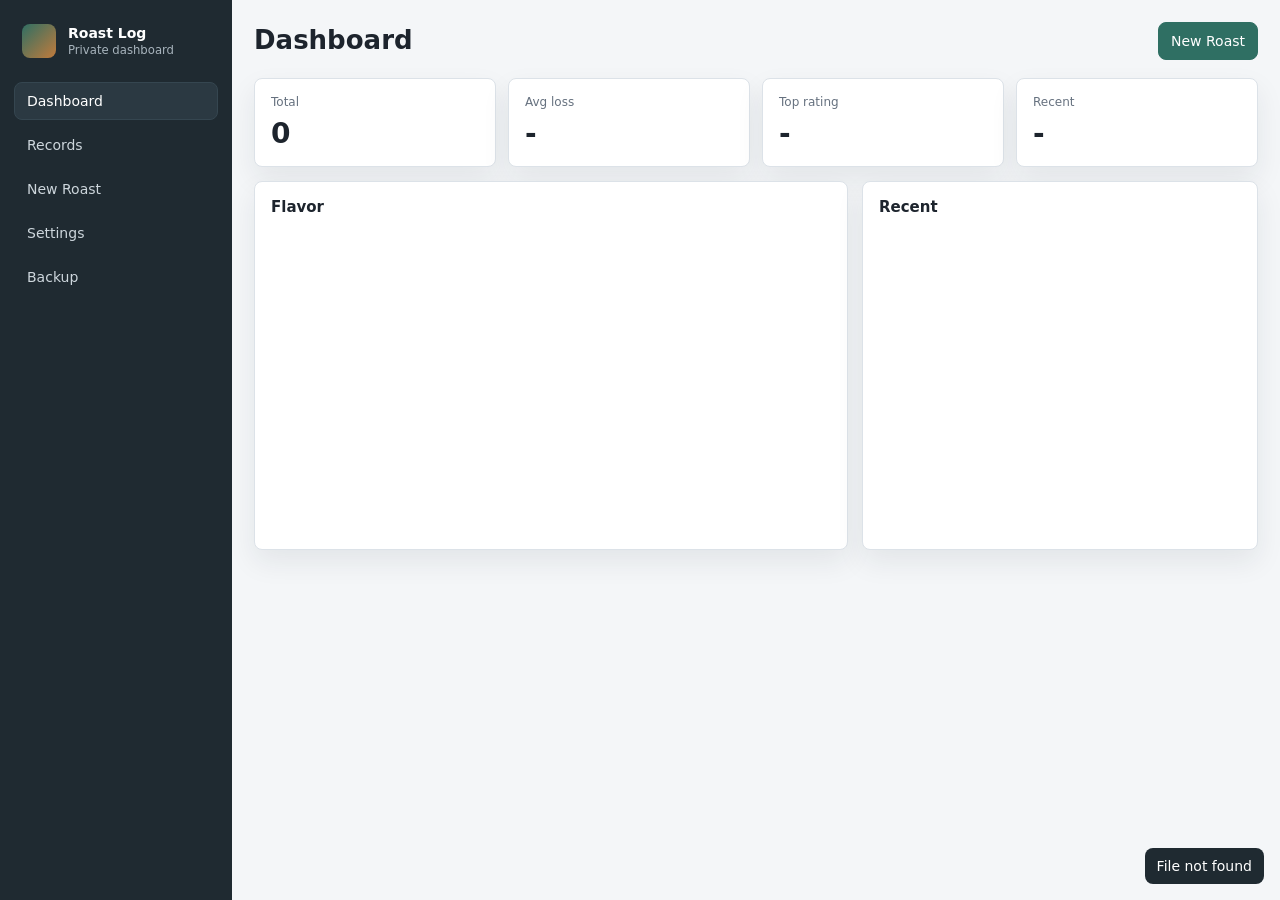
==== static/index.html @ 4785e040 "Initial Upload" ====
<!doctype html>
<html lang="ja">
  <head>
    <meta charset="utf-8" />
    <meta name="viewport" content="width=device-width, initial-scale=1" />
    <title>Roast Log</title>
    <link rel="stylesheet" href="/static/styles.css" />
  </head>
  <body>
    <aside class="sidebar">
      <div class="brand">
        <span class="brand-mark"></span>
        <div>
          <strong>Roast Log</strong>
          <small>Private dashboard</small>
        </div>
      </div>
      <nav class="nav">
        <button class="nav-button active" data-view="dashboard">Dashboard</button>
        <button class="nav-button" data-view="records">Records</button>
        <button class="nav-button" data-view="editor">New Roast</button>
        <button class="nav-button" data-view="settings">Settings</button>
        <button class="nav-button" data-view="backup">Backup</button>
      </nav>
    </aside>

    <main class="shell">
      <header class="topbar">
        <div>
          <h1 id="page-title">Dashboard</h1>
          <p id="page-kicker"></p>
        </div>
        <button class="primary" id="new-record">New Roast</button>
      </header>

      <section id="dashboard" class="view active">
        <div class="stats-grid">
          <article class="metric">
            <span>Total</span>
            <strong id="stat-count">0</strong>
          </article>
          <article class="metric">
            <span>Avg loss</span>
            <strong id="stat-loss">-</strong>
          </article>
          <article class="metric">
            <span>Top rating</span>
            <strong id="stat-rating">-</strong>
          </article>
          <article class="metric">
            <span>Recent</span>
            <strong id="stat-recent">-</strong>
          </article>
        </div>
        <div class="dashboard-grid">
          <section class="panel">
            <div class="panel-head">
              <h2>Flavor</h2>
            </div>
            <canvas id="dashboard-radar" width="420" height="300"></canvas>
          </section>
          <section class="panel">
            <div class="panel-head">
              <h2>Recent</h2>
            </div>
            <div id="recent-list" class="compact-list"></div>
          </section>
        </div>
      </section>

      <section id="records" class="view">
        <div class="toolbar">
          <input id="search" type="search" placeholder="Search" />
          <select id="filter-roaster"></select>
          <select id="filter-roast-level"></select>
          <select id="filter-processing"></select>
          <select id="filter-rating"></select>
          <select id="filter-temp-band"></select>
          <select id="sort-records">
            <option value="date_desc">Date desc</option>
            <option value="date_asc">Date asc</option>
            <option value="rating_desc">Rating</option>
            <option value="l_value_asc">L value</option>
            <option value="loss_desc">Loss</option>
            <option value="charge_temp_desc">Charge temp</option>
            <option value="drop_temp_desc">Drop temp</option>
          </select>
        </div>
        <div class="record-layout">
          <div id="record-list" class="record-list"></div>
          <aside id="record-detail" class="detail-panel"></aside>
        </div>
      </section>

      <section id="editor" class="view">
        <form id="record-form" class="editor-grid">
          <input type="hidden" name="id" />
          <section class="panel form-section">
            <div class="panel-head">
              <h2>Bean</h2>
            </div>
            <label>名称<input name="name" list="bean-name-list" /></label>
            <datalist id="bean-name-list"></datalist>
            <label class="check-row"><input name="add_name_option" type="checkbox" />マスタ追加</label>
            <label>日付<input name="date" type="date" /></label>
            <label>ロースター<select name="roaster_id"></select></label>
            <label>原産国<input name="country" /></label>
            <label>地域<input name="region" /></label>
            <label>農園<input name="farm" /></label>
            <label>標高<input name="altitude" placeholder="1200m-1500m" /></label>
            <label>スクリーン<input name="screen" /></label>
            <label>欠点数<input name="defect_count" type="number" step="1" /></label>
            <label>規格<input name="grade" /></label>
            <label>精選処理<select name="processing"></select></label>
          </section>

          <section class="panel form-section">
            <div class="panel-head">
              <h2>Roast</h2>
            </div>
            <label>焙煎前 g<input name="green_weight_g" type="number" step="0.1" /></label>
            <label>焙煎後 g<input name="roasted_weight_g" type="number" step="0.1" /></label>
            <label>焙煎時間<input name="roast_time" pattern="[0-9]{1,3}:[0-5][0-9]" placeholder="12:30" inputmode="numeric" /></label>
            <label>クーリング時間<input name="cooling_time" pattern="[0-9]{1,3}:[0-5][0-9]" placeholder="03:00" inputmode="numeric" /></label>
            <label>L値<input name="l_value" type="number" step="0.1" /></label>
            <label>温度帯<select name="temperature_band"></select></label>
            <div class="roast-level-picker" id="roast-level-picker"></div>
          </section>

          <section class="panel form-section">
            <div class="panel-head">
              <h2>Temp</h2>
            </div>
            <label>投入温度<input name="charge_temp_c" type="number" step="0.1" /></label>
            <label>1ハゼ開始温度<input name="first_crack_start_temp_c" type="number" step="0.1" /></label>
            <label>1ハゼ終了温度<input name="first_crack_end_temp_c" type="number" step="0.1" /></label>
            <label>2ハゼ開始温度<input name="second_crack_start_temp_c" type="number" step="0.1" /></label>
            <label>排出温度<input name="drop_temp_c" type="number" step="0.1" /></label>
          </section>

          <section class="panel form-section">
            <div class="panel-head">
              <h2>Taste</h2>
            </div>
            <label>味の評価<select name="taste_rating"></select></label>
            <div id="flavor-inputs" class="flavor-inputs"></div>
            <canvas id="editor-radar" width="360" height="260"></canvas>
            <label class="wide">コメント<textarea name="comment" rows="5"></textarea></label>
            <div class="wide photo-dropzone" id="photo-dropzone" tabindex="0" role="button" aria-label="写真を追加">
              <input id="record-photos" type="file" accept="image/*" multiple />
              <div class="drop-copy">
                <strong>Drop photos</strong>
                <span>クリックまたはドラッグ&ドロップ</span>
              </div>
              <div id="photo-count" class="photo-count">0 files</div>
              <div id="photo-preview" class="photo-preview"></div>
            </div>
          </section>

          <div class="form-actions">
            <button class="primary" type="submit">Save</button>
            <button type="button" id="clear-form">Clear</button>
          </div>
        </form>
      </section>

      <section id="settings" class="view">
        <div id="admin-lock" class="panel lock-panel">
          <h2>Admin</h2>
          <input id="admin-password" type="password" placeholder="Password" />
          <button class="primary" id="admin-login">Unlock</button>
        </div>
        <div id="admin-content" class="settings-grid hidden">
          <section class="panel">
            <div class="panel-head"><h2>Roasters</h2></div>
            <form id="roaster-form" class="inline-form">
              <input name="id" type="hidden" />
              <input name="name" placeholder="Name" required />
              <input name="memo" placeholder="Memo" />
              <input name="sort_order" type="number" placeholder="Order" />
              <label class="check-row"><input name="is_active" type="checkbox" checked />Active</label>
              <input id="roaster-photo" type="file" accept="image/*" />
              <button class="primary">Save</button>
            </form>
            <div id="roaster-admin-list" class="admin-list"></div>
          </section>

          <section class="panel">
            <div class="panel-head"><h2>Options</h2></div>
            <form id="option-form" class="inline-form">
              <input name="id" type="hidden" />
              <select name="group_key">
                <option value="bean_name">名称</option>
                <option value="processing">精選処理</option>
                <option value="roast_level">焙煎度</option>
                <option value="taste_rating">味の評価</option>
                <option value="temperature_band">温度帯</option>
              </select>
              <input name="label" placeholder="Label" required />
              <input name="description" placeholder="Description" />
              <input name="category" placeholder="Category" />
              <input name="sort_order" type="number" placeholder="Order" />
              <label class="check-row"><input name="is_active" type="checkbox" checked />Active</label>
              <button class="primary">Save</button>
            </form>
            <div id="option-admin-list" class="admin-list"></div>
          </section>

          <section class="panel">
            <div class="panel-head"><h2>Flavor Axes</h2></div>
            <form id="axis-form" class="inline-form">
              <input name="id" type="hidden" />
              <input name="label" placeholder="Label" required />
              <input name="sort_order" type="number" placeholder="Order" />
              <label class="check-row"><input name="is_active" type="checkbox" checked />Active</label>
              <button class="primary">Save</button>
            </form>
            <div id="axis-admin-list" class="admin-list"></div>
          </section>

          <section class="panel">
            <div class="panel-head"><h2>Password</h2></div>
            <form id="password-form" class="inline-form">
              <input name="password" type="password" placeholder="New password" />
              <button class="primary">Change</button>
            </form>
          </section>
        </div>
      </section>

      <section id="backup" class="view">
        <section class="panel backup-panel">
          <div class="panel-head"><h2>Backup</h2></div>
          <a class="button primary" href="/api/backup/export">Export ZIP</a>
          <form id="restore-form" class="inline-form">
            <input id="restore-file" type="file" accept=".zip" required />
            <button>Restore</button>
          </form>
        </section>
      </section>
    </main>

    <div id="toast" class="toast"></div>
    <div id="image-modal" class="modal hidden">
      <button id="close-modal">×</button>
      <img src="/assets/roast-level.png" alt="焙煎度" />
    </div>
    <script src="/static/app.js"></script>
  </body>
</html>
---- static/styles.css ----
:root {
  color-scheme: light;
  --bg: #f4f6f8;
  --panel: #ffffff;
  --ink: #1d242d;
  --muted: #66717f;
  --line: #dce2e8;
  --accent: #2f6f63;
  --accent-2: #a65f2a;
  --danger: #b33a3a;
  --shadow: 0 12px 28px rgba(23, 35, 45, 0.08);
}

* {
  box-sizing: border-box;
}

body {
  margin: 0;
  min-height: 100vh;
  background: var(--bg);
  color: var(--ink);
  font-family: "Segoe UI", system-ui, -apple-system, BlinkMacSystemFont, sans-serif;
  font-size: 14px;
}

button,
input,
select,
textarea,
.button {
  font: inherit;
}

button,
.button {
  border: 1px solid var(--line);
  background: #fff;
  color: var(--ink);
  border-radius: 8px;
  padding: 9px 12px;
  cursor: pointer;
  text-decoration: none;
  display: inline-flex;
  align-items: center;
  justify-content: center;
  min-height: 38px;
}

button:hover,
.button:hover {
  border-color: #9eb0bf;
}

.primary {
  background: var(--accent);
  border-color: var(--accent);
  color: #fff;
}

.danger {
  color: #fff;
  background: var(--danger);
  border-color: var(--danger);
}

input,
select,
textarea {
  width: 100%;
  border: 1px solid var(--line);
  border-radius: 8px;
  background: #fff;
  color: var(--ink);
  padding: 9px 10px;
  outline: none;
}

textarea {
  resize: vertical;
}

label {
  display: grid;
  gap: 6px;
  color: var(--muted);
  font-size: 12px;
}

label input,
label select,
label textarea {
  color: var(--ink);
  font-size: 14px;
}

.sidebar {
  position: fixed;
  inset: 0 auto 0 0;
  width: 232px;
  background: #1f2a31;
  color: #fff;
  padding: 20px 14px;
}

.brand {
  display: flex;
  gap: 12px;
  align-items: center;
  padding: 4px 8px 24px;
}

.brand-mark {
  width: 34px;
  height: 34px;
  border-radius: 8px;
  background: linear-gradient(135deg, #2f6f63 0%, #c17b3c 100%);
}

.brand small {
  color: #a8b4bd;
  display: block;
  margin-top: 2px;
}

.nav {
  display: grid;
  gap: 6px;
}

.nav-button {
  justify-content: flex-start;
  width: 100%;
  background: transparent;
  color: #cdd6dc;
  border-color: transparent;
}

.nav-button.active,
.nav-button:hover {
  background: #2b3942;
  color: #fff;
  border-color: #354650;
}

.shell {
  margin-left: 232px;
  padding: 22px;
}

.topbar {
  display: flex;
  align-items: center;
  justify-content: space-between;
  gap: 16px;
  margin-bottom: 18px;
}

h1,
h2,
p {
  margin: 0;
}

h1 {
  font-size: 26px;
}

h2 {
  font-size: 15px;
}

#page-kicker {
  color: var(--muted);
  margin-top: 3px;
}

.view {
  display: none;
}

.view.active {
  display: block;
}

.panel,
.metric,
.detail-panel {
  background: var(--panel);
  border: 1px solid var(--line);
  border-radius: 8px;
  box-shadow: var(--shadow);
}

.panel {
  padding: 16px;
}

.panel-head {
  display: flex;
  justify-content: space-between;
  align-items: center;
  margin-bottom: 14px;
}

.stats-grid {
  display: grid;
  grid-template-columns: repeat(4, minmax(0, 1fr));
  gap: 12px;
  margin-bottom: 14px;
}

.metric {
  padding: 16px;
}

.metric span {
  display: block;
  color: var(--muted);
  font-size: 12px;
}

.metric strong {
  display: block;
  margin-top: 8px;
  font-size: 28px;
}

.dashboard-grid {
  display: grid;
  grid-template-columns: minmax(0, 1.2fr) minmax(280px, 0.8fr);
  gap: 14px;
}

.toolbar {
  display: grid;
  grid-template-columns: 1.4fr repeat(6, minmax(120px, 1fr));
  gap: 8px;
  margin-bottom: 12px;
}

.record-layout {
  display: grid;
  grid-template-columns: minmax(0, 1fr) 360px;
  gap: 14px;
}

.record-list {
  display: grid;
  gap: 10px;
}

.record-row {
  display: grid;
  grid-template-columns: 54px minmax(0, 1fr) auto;
  gap: 12px;
  align-items: center;
  padding: 12px;
  background: #fff;
  border: 1px solid var(--line);
  border-radius: 8px;
  cursor: pointer;
}

.record-row:hover {
  border-color: #9eb0bf;
}

.thumb,
.roast-thumb {
  width: 48px;
  height: 48px;
  border-radius: 8px;
  background: #e8edf1;
  border: 1px solid var(--line);
  object-fit: cover;
  overflow: hidden;
}

.roast-thumb {
  background-image: url("/assets/roast-level.png");
  background-size: 250px auto;
  background-position-x: 43%;
}

.row-title {
  display: flex;
  gap: 8px;
  align-items: center;
  font-weight: 700;
}

.row-meta,
.chips {
  display: flex;
  gap: 6px;
  flex-wrap: wrap;
  color: var(--muted);
  margin-top: 5px;
}

.chip {
  display: inline-flex;
  border: 1px solid var(--line);
  border-radius: 999px;
  padding: 3px 8px;
  background: #f9fbfc;
  color: var(--muted);
  font-size: 12px;
}

.detail-panel {
  padding: 16px;
  position: sticky;
  top: 18px;
  align-self: start;
}

.detail-title {
  display: flex;
  gap: 12px;
  align-items: center;
  margin-bottom: 12px;
}

.detail-grid {
  display: grid;
  grid-template-columns: 1fr 1fr;
  gap: 8px;
  margin: 12px 0;
}

.detail-grid div {
  border: 1px solid var(--line);
  border-radius: 8px;
  padding: 8px;
}

.detail-grid span {
  display: block;
  color: var(--muted);
  font-size: 11px;
}

.photo-strip {
  display: flex;
  gap: 8px;
  overflow-x: auto;
  margin: 10px 0;
}

.photo-strip img {
  width: 92px;
  height: 72px;
  object-fit: cover;
  border-radius: 8px;
  border: 1px solid var(--line);
}

.photo-dropzone {
  display: grid;
  gap: 10px;
  border: 1px dashed #aab7c2;
  border-radius: 8px;
  background: #f9fbfc;
  padding: 14px;
  cursor: pointer;
  transition: border-color 0.16s ease, background 0.16s ease, box-shadow 0.16s ease;
}

.photo-dropzone input {
  position: absolute;
  inline-size: 1px;
  block-size: 1px;
  opacity: 0;
  pointer-events: none;
}

.photo-dropzone:focus,
.photo-dropzone.dragging {
  border-color: var(--accent);
  background: #eef7f4;
  box-shadow: inset 0 0 0 1px var(--accent);
}

.drop-copy {
  display: flex;
  align-items: center;
  justify-content: space-between;
  gap: 12px;
}

.drop-copy span,
.photo-count {
  color: var(--muted);
  font-size: 12px;
}

.photo-preview {
  display: flex;
  gap: 8px;
  overflow-x: auto;
  min-height: 0;
}

.photo-preview img {
  width: 72px;
  height: 58px;
  object-fit: cover;
  border-radius: 8px;
  border: 1px solid var(--line);
  background: #fff;
}

.editor-grid {
  display: grid;
  grid-template-columns: repeat(2, minmax(0, 1fr));
  gap: 14px;
}

.form-section {
  display: grid;
  grid-template-columns: repeat(2, minmax(0, 1fr));
  gap: 12px;
  align-content: start;
}

.form-section .panel-head,
.wide,
.flavor-inputs,
.roast-level-picker,
canvas {
  grid-column: 1 / -1;
}

.check-row {
  display: flex;
  align-items: center;
  gap: 8px;
  color: var(--ink);
}

.check-row input {
  width: auto;
}

.form-actions {
  grid-column: 1 / -1;
  display: flex;
  gap: 8px;
  justify-content: flex-end;
}

.roast-level-picker {
  display: grid;
  grid-template-columns: repeat(2, minmax(0, 1fr));
  gap: 8px;
}

.roast-option {
  display: grid;
  grid-template-columns: 46px minmax(0, 1fr);
  gap: 8px;
  align-items: center;
  border: 1px solid var(--line);
  border-radius: 8px;
  padding: 8px;
  background: #fff;
}

.roast-option input {
  display: none;
}

.roast-option.active {
  border-color: var(--accent);
  box-shadow: inset 0 0 0 1px var(--accent);
}

.roast-option small {
  color: var(--muted);
  display: block;
  margin-top: 2px;
}

.flavor-inputs {
  display: grid;
  grid-template-columns: repeat(3, minmax(0, 1fr));
  gap: 8px;
}

.compact-list,
.admin-list {
  display: grid;
  gap: 8px;
}

.compact-item,
.admin-item {
  display: flex;
  align-items: center;
  justify-content: space-between;
  gap: 10px;
  border: 1px solid var(--line);
  border-radius: 8px;
  padding: 9px;
}

.admin-item > div {
  display: flex;
  align-items: center;
  gap: 10px;
}

.settings-grid {
  display: grid;
  grid-template-columns: repeat(2, minmax(0, 1fr));
  gap: 14px;
}

.inline-form {
  display: grid;
  grid-template-columns: repeat(3, minmax(0, 1fr));
  gap: 8px;
  margin-bottom: 12px;
}

.inline-form button,
.inline-form .check-row {
  align-self: end;
}

.lock-panel,
.backup-panel {
  max-width: 560px;
  display: grid;
  gap: 10px;
}

.hidden {
  display: none !important;
}

.toast {
  position: fixed;
  right: 16px;
  bottom: 16px;
  background: #1f2a31;
  color: #fff;
  padding: 10px 12px;
  border-radius: 8px;
  opacity: 0;
  transform: translateY(8px);
  transition: 0.2s ease;
  pointer-events: none;
}

.toast.show {
  opacity: 1;
  transform: translateY(0);
}

.modal {
  position: fixed;
  inset: 0;
  background: rgba(15, 20, 24, 0.78);
  display: grid;
  place-items: center;
  padding: 20px;
  z-index: 5;
}

.modal img {
  max-width: min(680px, 96vw);
  max-height: 90vh;
  border-radius: 8px;
}

.modal button {
  position: fixed;
  top: 16px;
  right: 16px;
  font-size: 24px;
}

@media (max-width: 980px) {
  .sidebar {
    position: static;
    width: auto;
    padding: 12px;
  }

  .nav {
    grid-template-columns: repeat(5, minmax(0, 1fr));
  }

  .nav-button {
    justify-content: center;
    padding: 8px 6px;
  }

  .shell {
    margin-left: 0;
    padding: 14px;
  }

  .stats-grid,
  .dashboard-grid,
  .record-layout,
  .editor-grid,
  .settings-grid {
    grid-template-columns: 1fr;
  }

  .toolbar {
    grid-template-columns: repeat(2, minmax(0, 1fr));
  }

  .detail-panel {
    position: static;
  }
}

@media (max-width: 620px) {
  body {
    font-size: 13px;
  }

  .brand {
    padding-bottom: 10px;
  }

  .nav {
    overflow-x: auto;
    grid-template-columns: repeat(5, max-content);
  }

  .topbar {
    align-items: stretch;
    flex-direction: column;
  }

  .stats-grid,
  .toolbar,
  .form-section,
  .roast-level-picker,
  .flavor-inputs,
  .inline-form {
    grid-template-columns: 1fr;
  }

  .record-row {
    grid-template-columns: 48px minmax(0, 1fr);
  }

  .record-row > .row-actions {
    grid-column: 1 / -1;
    justify-self: end;
  }

  .photo-dropzone {
    border-style: solid;
    padding: 10px;
  }

  .drop-copy {
    display: grid;
    gap: 2px;
  }
}
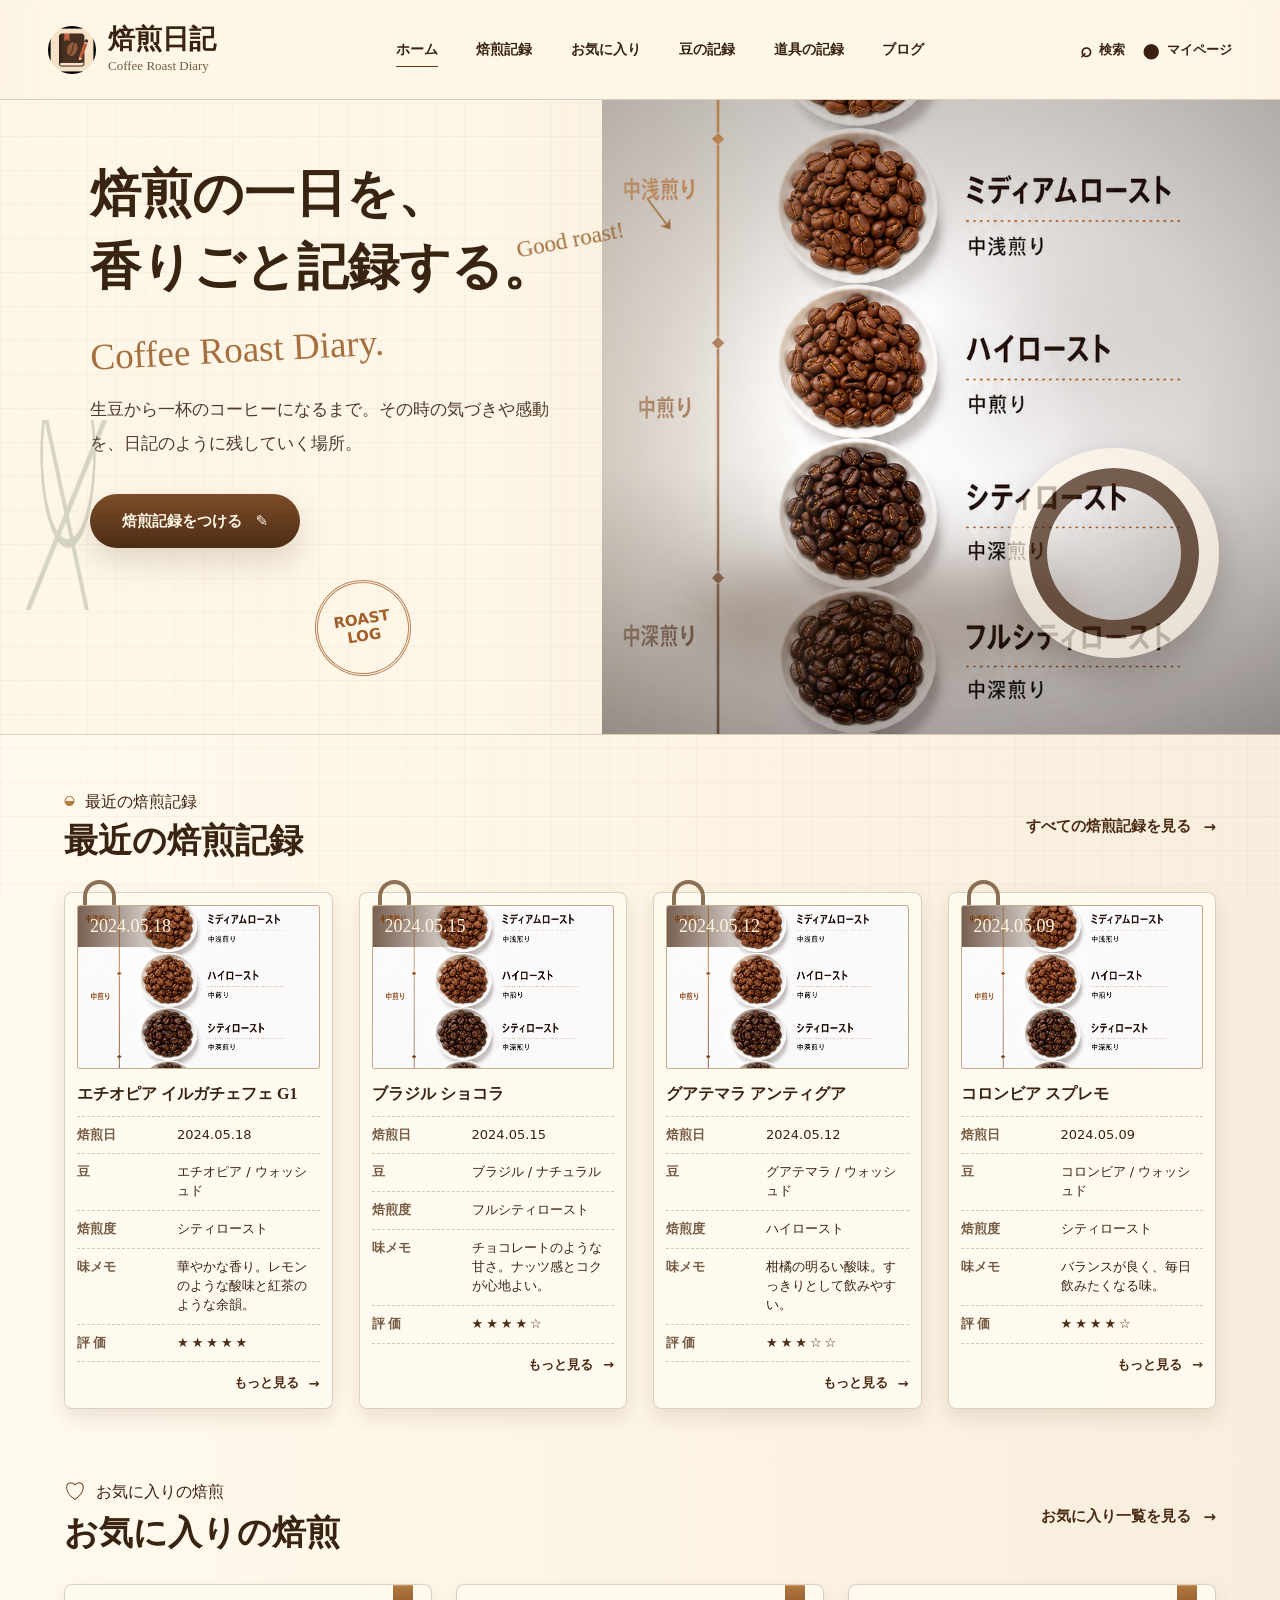
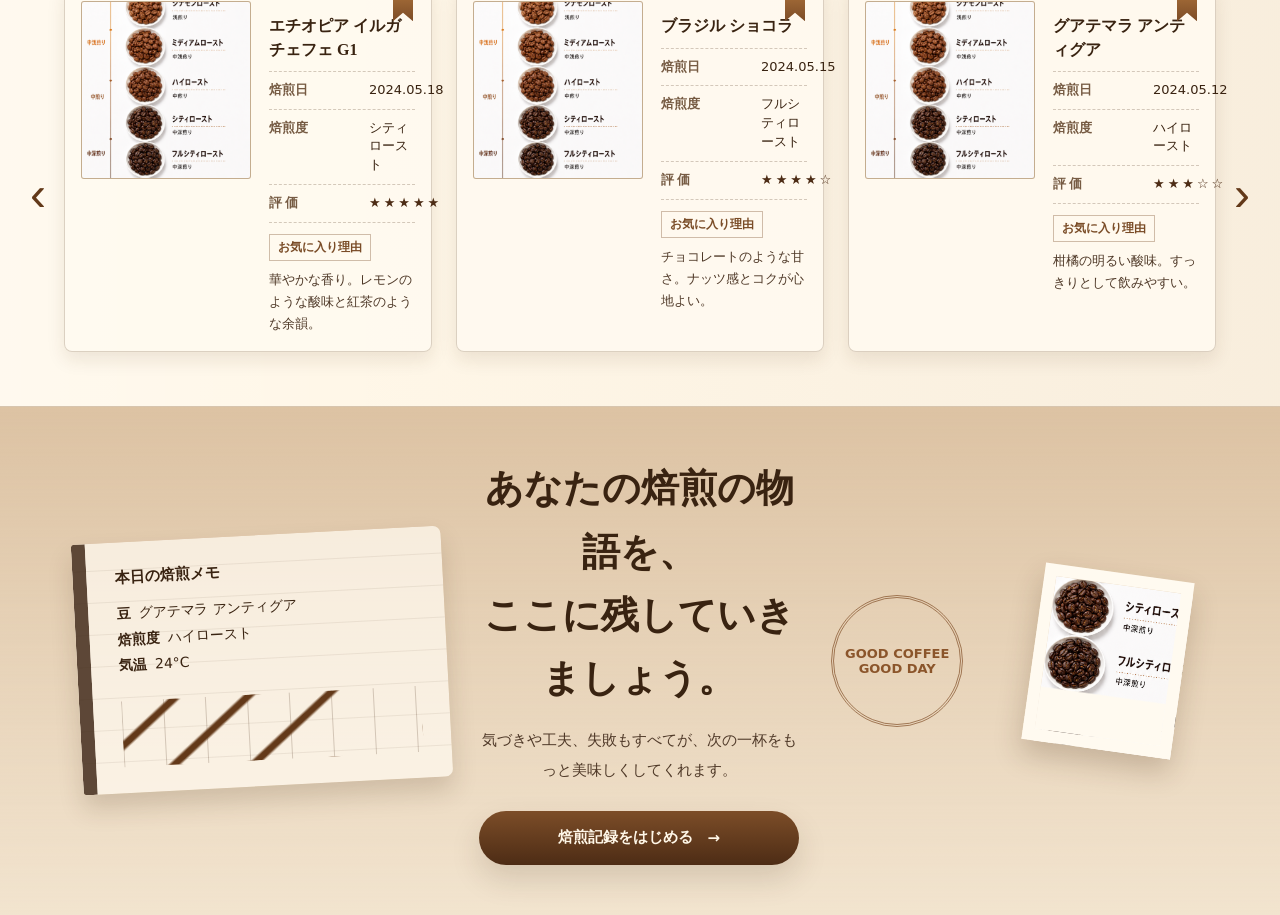
==== commit 7dad3b89: "Second Upload" ====
--- a/static/index.html
+++ b/static/index.html
@@ -3,248 +3,106 @@
   <head>
     <meta charset="utf-8" />
     <meta name="viewport" content="width=device-width, initial-scale=1" />
-    <title>Roast Log</title>
-    <link rel="stylesheet" href="/static/styles.css" />
+    <title>焙煎日記 | Coffee Roast Diary</title>
+    <link rel="icon" type="image/png" href="/assets/favicon.png" />
+    <link rel="apple-touch-icon" href="/assets/icon.png" />
+    <link rel="stylesheet" href="/static/landing.css" />
   </head>
   <body>
-    <aside class="sidebar">
-      <div class="brand">
-        <span class="brand-mark"></span>
-        <div>
-          <strong>Roast Log</strong>
-          <small>Private dashboard</small>
+    <div class="lp-shell" id="top">
+      <header class="lp-header">
+        <a class="lp-brand" href="#top" aria-label="焙煎日記 ホーム">
+          <img src="/assets/icon.png" alt="" />
+          <span>
+            <strong>焙煎日記</strong>
+            <small>Coffee Roast Diary</small>
+          </span>
+        </a>
+        <nav class="lp-nav" aria-label="メインナビゲーション">
+          <a class="is-active" href="#top">ホーム</a>
+          <a href="#journal">焙煎記録</a>
+          <a href="#favorites">お気に入り</a>
+          <a href="#beans">豆の記録</a>
+          <a href="#tools">道具の記録</a>
+          <a href="#blog">ブログ</a>
+        </nav>
+        <div class="lp-actions">
+          <a class="utility-link" href="#journal" aria-label="検索">
+            <span aria-hidden="true">⌕</span>
+            検索
+          </a>
+          <a class="utility-link" href="/admin/" aria-label="マイページ">
+            <span aria-hidden="true">●</span>
+            マイページ
+          </a>
         </div>
-      </div>
-      <nav class="nav">
-        <button class="nav-button active" data-view="dashboard">Dashboard</button>
-        <button class="nav-button" data-view="records">Records</button>
-        <button class="nav-button" data-view="editor">New Roast</button>
-        <button class="nav-button" data-view="settings">Settings</button>
-        <button class="nav-button" data-view="backup">Backup</button>
-      </nav>
-    </aside>
-
-    <main class="shell">
-      <header class="topbar">
-        <div>
-          <h1 id="page-title">Dashboard</h1>
-          <p id="page-kicker"></p>
-        </div>
-        <button class="primary" id="new-record">New Roast</button>
       </header>
 
-      <section id="dashboard" class="view active">
-        <div class="stats-grid">
-          <article class="metric">
-            <span>Total</span>
-            <strong id="stat-count">0</strong>
-          </article>
-          <article class="metric">
-            <span>Avg loss</span>
-            <strong id="stat-loss">-</strong>
-          </article>
-          <article class="metric">
-            <span>Top rating</span>
-            <strong id="stat-rating">-</strong>
-          </article>
-          <article class="metric">
-            <span>Recent</span>
-            <strong id="stat-recent">-</strong>
-          </article>
-        </div>
-        <div class="dashboard-grid">
-          <section class="panel">
-            <div class="panel-head">
-              <h2>Flavor</h2>
+      <main>
+        <section class="hero" aria-labelledby="hero-title">
+          <div class="hero-copy">
+            <p class="hand-note">Good roast!</p>
+            <h1 id="hero-title">焙煎の一日を、<br />香りごと記録する。</h1>
+            <p class="script">Coffee Roast Diary.</p>
+            <p class="hero-text">
+              生豆から一杯のコーヒーになるまで。その時の気づきや感動を、日記のように残していく場所。
+            </p>
+            <div class="hero-actions">
+              <a class="button-primary" href="/admin/">焙煎記録をつける <span aria-hidden="true">✎</span></a>
             </div>
-            <canvas id="dashboard-radar" width="420" height="300"></canvas>
-          </section>
-          <section class="panel">
-            <div class="panel-head">
-              <h2>Recent</h2>
+            <div class="stamp" aria-hidden="true">ROAST<br />LOG</div>
+          </div>
+          <div class="hero-photo" role="img" aria-label="焙煎豆と道具のイメージ">
+            <div class="photo-glow"></div>
+          </div>
+        </section>
+
+        <section class="section journal-section" id="journal" aria-labelledby="journal-title">
+          <div class="section-head">
+            <div>
+              <p class="section-kicker">最近の焙煎記録</p>
+              <h2 id="journal-title">最近の焙煎記録</h2>
             </div>
-            <div id="recent-list" class="compact-list"></div>
-          </section>
-        </div>
-      </section>
+            <a class="section-link" href="#journal">すべての焙煎記録を見る <span aria-hidden="true">→</span></a>
+          </div>
+          <div id="journal-grid" class="journal-grid" aria-live="polite"></div>
+        </section>
 
-      <section id="records" class="view">
-        <div class="toolbar">
-          <input id="search" type="search" placeholder="Search" />
-          <select id="filter-roaster"></select>
-          <select id="filter-roast-level"></select>
-          <select id="filter-processing"></select>
-          <select id="filter-rating"></select>
-          <select id="filter-temp-band"></select>
-          <select id="sort-records">
-            <option value="date_desc">Date desc</option>
-            <option value="date_asc">Date asc</option>
-            <option value="rating_desc">Rating</option>
-            <option value="l_value_asc">L value</option>
-            <option value="loss_desc">Loss</option>
-            <option value="charge_temp_desc">Charge temp</option>
-            <option value="drop_temp_desc">Drop temp</option>
-          </select>
-        </div>
-        <div class="record-layout">
-          <div id="record-list" class="record-list"></div>
-          <aside id="record-detail" class="detail-panel"></aside>
-        </div>
-      </section>
+        <section class="section favorites-section" id="favorites" aria-labelledby="favorites-title">
+          <div class="section-head">
+            <div>
+              <p class="section-kicker heart">お気に入りの焙煎</p>
+              <h2 id="favorites-title">お気に入りの焙煎</h2>
+            </div>
+            <a class="section-link" href="#favorites">お気に入り一覧を見る <span aria-hidden="true">→</span></a>
+          </div>
+          <button class="carousel-arrow left" type="button" aria-label="前へ">‹</button>
+          <div id="favorite-list" class="favorite-list" aria-live="polite"></div>
+          <button class="carousel-arrow right" type="button" aria-label="次へ">›</button>
+        </section>
 
-      <section id="editor" class="view">
-        <form id="record-form" class="editor-grid">
-          <input type="hidden" name="id" />
-          <section class="panel form-section">
-            <div class="panel-head">
-              <h2>Bean</h2>
-            </div>
-            <label>名称<input name="name" list="bean-name-list" /></label>
-            <datalist id="bean-name-list"></datalist>
-            <label class="check-row"><input name="add_name_option" type="checkbox" />マスタ追加</label>
-            <label>日付<input name="date" type="date" /></label>
-            <label>ロースター<select name="roaster_id"></select></label>
-            <label>原産国<input name="country" /></label>
-            <label>地域<input name="region" /></label>
-            <label>農園<input name="farm" /></label>
-            <label>標高<input name="altitude" placeholder="1200m-1500m" /></label>
-            <label>スクリーン<input name="screen" /></label>
-            <label>欠点数<input name="defect_count" type="number" step="1" /></label>
-            <label>規格<input name="grade" /></label>
-            <label>精選処理<select name="processing"></select></label>
-          </section>
+        <section class="bottom-story" id="beans" aria-labelledby="story-title">
+          <div class="memo-card" aria-hidden="true">
+            <p>本日の焙煎メモ</p>
+            <dl>
+              <div><dt>豆</dt><dd>グアテマラ アンティグア</dd></div>
+              <div><dt>焙煎度</dt><dd>ハイロースト</dd></div>
+              <div><dt>気温</dt><dd>24°C</dd></div>
+            </dl>
+            <div class="chart-line"></div>
+          </div>
+          <div class="story-copy">
+            <h2 id="story-title">あなたの焙煎の物語を、<br />ここに残していきましょう。</h2>
+            <p>気づきや工夫、失敗もすべてが、次の一杯をもっと美味しくしてくれます。</p>
+            <a class="button-primary wide" href="/admin/">焙煎記録をはじめる <span aria-hidden="true">→</span></a>
+          </div>
+          <div class="coffee-stamp" aria-hidden="true">GOOD COFFEE<br />GOOD DAY</div>
+          <div class="polaroid" id="tools" aria-hidden="true"></div>
+        </section>
 
-          <section class="panel form-section">
-            <div class="panel-head">
-              <h2>Roast</h2>
-            </div>
-            <label>焙煎前 g<input name="green_weight_g" type="number" step="0.1" /></label>
-            <label>焙煎後 g<input name="roasted_weight_g" type="number" step="0.1" /></label>
-            <label>焙煎時間<input name="roast_time" pattern="[0-9]{1,3}:[0-5][0-9]" placeholder="12:30" inputmode="numeric" /></label>
-            <label>クーリング時間<input name="cooling_time" pattern="[0-9]{1,3}:[0-5][0-9]" placeholder="03:00" inputmode="numeric" /></label>
-            <label>L値<input name="l_value" type="number" step="0.1" /></label>
-            <label>温度帯<select name="temperature_band"></select></label>
-            <div class="roast-level-picker" id="roast-level-picker"></div>
-          </section>
-
-          <section class="panel form-section">
-            <div class="panel-head">
-              <h2>Temp</h2>
-            </div>
-            <label>投入温度<input name="charge_temp_c" type="number" step="0.1" /></label>
-            <label>1ハゼ開始温度<input name="first_crack_start_temp_c" type="number" step="0.1" /></label>
-            <label>1ハゼ終了温度<input name="first_crack_end_temp_c" type="number" step="0.1" /></label>
-            <label>2ハゼ開始温度<input name="second_crack_start_temp_c" type="number" step="0.1" /></label>
-            <label>排出温度<input name="drop_temp_c" type="number" step="0.1" /></label>
-          </section>
-
-          <section class="panel form-section">
-            <div class="panel-head">
-              <h2>Taste</h2>
-            </div>
-            <label>味の評価<select name="taste_rating"></select></label>
-            <div id="flavor-inputs" class="flavor-inputs"></div>
-            <canvas id="editor-radar" width="360" height="260"></canvas>
-            <label class="wide">コメント<textarea name="comment" rows="5"></textarea></label>
-            <div class="wide photo-dropzone" id="photo-dropzone" tabindex="0" role="button" aria-label="写真を追加">
-              <input id="record-photos" type="file" accept="image/*" multiple />
-              <div class="drop-copy">
-                <strong>Drop photos</strong>
-                <span>クリックまたはドラッグ&ドロップ</span>
-              </div>
-              <div id="photo-count" class="photo-count">0 files</div>
-              <div id="photo-preview" class="photo-preview"></div>
-            </div>
-          </section>
-
-          <div class="form-actions">
-            <button class="primary" type="submit">Save</button>
-            <button type="button" id="clear-form">Clear</button>
-          </div>
-        </form>
-      </section>
-
-      <section id="settings" class="view">
-        <div id="admin-lock" class="panel lock-panel">
-          <h2>Admin</h2>
-          <input id="admin-password" type="password" placeholder="Password" />
-          <button class="primary" id="admin-login">Unlock</button>
-        </div>
-        <div id="admin-content" class="settings-grid hidden">
-          <section class="panel">
-            <div class="panel-head"><h2>Roasters</h2></div>
-            <form id="roaster-form" class="inline-form">
-              <input name="id" type="hidden" />
-              <input name="name" placeholder="Name" required />
-              <input name="memo" placeholder="Memo" />
-              <input name="sort_order" type="number" placeholder="Order" />
-              <label class="check-row"><input name="is_active" type="checkbox" checked />Active</label>
-              <input id="roaster-photo" type="file" accept="image/*" />
-              <button class="primary">Save</button>
-            </form>
-            <div id="roaster-admin-list" class="admin-list"></div>
-          </section>
-
-          <section class="panel">
-            <div class="panel-head"><h2>Options</h2></div>
-            <form id="option-form" class="inline-form">
-              <input name="id" type="hidden" />
-              <select name="group_key">
-                <option value="bean_name">名称</option>
-                <option value="processing">精選処理</option>
-                <option value="roast_level">焙煎度</option>
-                <option value="taste_rating">味の評価</option>
-                <option value="temperature_band">温度帯</option>
-              </select>
-              <input name="label" placeholder="Label" required />
-              <input name="description" placeholder="Description" />
-              <input name="category" placeholder="Category" />
-              <input name="sort_order" type="number" placeholder="Order" />
-              <label class="check-row"><input name="is_active" type="checkbox" checked />Active</label>
-              <button class="primary">Save</button>
-            </form>
-            <div id="option-admin-list" class="admin-list"></div>
-          </section>
-
-          <section class="panel">
-            <div class="panel-head"><h2>Flavor Axes</h2></div>
-            <form id="axis-form" class="inline-form">
-              <input name="id" type="hidden" />
-              <input name="label" placeholder="Label" required />
-              <input name="sort_order" type="number" placeholder="Order" />
-              <label class="check-row"><input name="is_active" type="checkbox" checked />Active</label>
-              <button class="primary">Save</button>
-            </form>
-            <div id="axis-admin-list" class="admin-list"></div>
-          </section>
-
-          <section class="panel">
-            <div class="panel-head"><h2>Password</h2></div>
-            <form id="password-form" class="inline-form">
-              <input name="password" type="password" placeholder="New password" />
-              <button class="primary">Change</button>
-            </form>
-          </section>
-        </div>
-      </section>
-
-      <section id="backup" class="view">
-        <section class="panel backup-panel">
-          <div class="panel-head"><h2>Backup</h2></div>
-          <a class="button primary" href="/api/backup/export">Export ZIP</a>
-          <form id="restore-form" class="inline-form">
-            <input id="restore-file" type="file" accept=".zip" required />
-            <button>Restore</button>
-          </form>
-        </section>
-      </section>
-    </main>
-
-    <div id="toast" class="toast"></div>
-    <div id="image-modal" class="modal hidden">
-      <button id="close-modal">×</button>
-      <img src="/assets/roast-level.png" alt="焙煎度" />
+        <section class="visually-hidden" id="blog" aria-label="ブログ"></section>
+      </main>
     </div>
-    <script src="/static/app.js"></script>
+    <script src="/static/public.js"></script>
   </body>
 </html>
--- a/static/landing.css
+++ b/static/landing.css
@@ -0,0 +1,871 @@
+:root {
+  color-scheme: light;
+  --paper: #f5ead8;
+  --paper-deep: #ead4b6;
+  --sheet: #fff7e8;
+  --ink: #392311;
+  --muted: #765b43;
+  --line: rgba(93, 59, 31, 0.22);
+  --coffee: #633919;
+  --coffee-dark: #3b200f;
+  --copper: #b6793e;
+  --olive: #52664a;
+  --cream: #fffaf0;
+  --shadow: 0 14px 30px rgba(62, 39, 18, 0.15);
+}
+
+* {
+  box-sizing: border-box;
+}
+
+html {
+  scroll-behavior: smooth;
+}
+
+body {
+  margin: 0;
+  min-height: 100vh;
+  color: var(--ink);
+  font-family: "Yu Mincho", "Hiragino Mincho ProN", "Noto Serif JP", Georgia, serif;
+  background:
+    radial-gradient(circle at 14% 9%, rgba(132, 88, 47, 0.12) 0 2px, transparent 3px),
+    radial-gradient(circle at 76% 34%, rgba(82, 102, 74, 0.08) 0 2px, transparent 3px),
+    linear-gradient(90deg, rgba(255, 255, 255, 0.25), transparent 24%, rgba(88, 54, 24, 0.06)),
+    var(--paper);
+  font-size: 15px;
+}
+
+body::before {
+  content: "";
+  position: fixed;
+  inset: 0;
+  pointer-events: none;
+  background-image:
+    linear-gradient(rgba(92, 55, 25, 0.035) 1px, transparent 1px),
+    linear-gradient(90deg, rgba(92, 55, 25, 0.025) 1px, transparent 1px);
+  background-size: 34px 34px, 29px 29px;
+  mix-blend-mode: multiply;
+}
+
+a {
+  color: inherit;
+  text-decoration: none;
+}
+
+p,
+h1,
+h2,
+h3,
+dl,
+dd {
+  margin: 0;
+}
+
+.lp-shell {
+  max-width: 1440px;
+  margin: 0 auto;
+  overflow: hidden;
+  background:
+    linear-gradient(90deg, rgba(98, 59, 27, 0.08), transparent 4%, transparent 96%, rgba(98, 59, 27, 0.08)),
+    var(--paper);
+  box-shadow: 0 0 34px rgba(59, 32, 15, 0.14);
+}
+
+.lp-header {
+  min-height: 100px;
+  display: grid;
+  grid-template-columns: 260px minmax(0, 1fr) 220px;
+  align-items: center;
+  gap: 18px;
+  padding: 18px 48px;
+  background: rgba(255, 247, 232, 0.88);
+  border-bottom: 1px solid var(--line);
+  backdrop-filter: blur(8px);
+}
+
+.lp-brand {
+  display: inline-flex;
+  align-items: center;
+  gap: 12px;
+  min-width: 0;
+}
+
+.lp-brand img {
+  width: 48px;
+  height: 48px;
+  border-radius: 50%;
+  object-fit: cover;
+}
+
+.lp-brand strong {
+  display: block;
+  font-size: 27px;
+  letter-spacing: 0;
+  line-height: 1;
+}
+
+.lp-brand small {
+  display: block;
+  margin-top: 5px;
+  color: var(--muted);
+  font-family: Georgia, serif;
+  font-size: 13px;
+}
+
+.lp-nav {
+  display: flex;
+  justify-content: center;
+  gap: clamp(18px, 3vw, 54px);
+  font-family: "Yu Gothic", "Meiryo", system-ui, sans-serif;
+  font-weight: 700;
+  font-size: 14px;
+  white-space: nowrap;
+  scrollbar-width: none;
+}
+
+.lp-nav::-webkit-scrollbar {
+  display: none;
+}
+
+.lp-nav a {
+  position: relative;
+  padding: 12px 0;
+}
+
+.lp-nav a::after {
+  content: "";
+  position: absolute;
+  left: 50%;
+  right: 50%;
+  bottom: 4px;
+  height: 1px;
+  background: var(--coffee);
+  transition: left 0.18s ease, right 0.18s ease;
+}
+
+.lp-nav a:hover::after,
+.lp-nav a.is-active::after {
+  left: 0;
+  right: 0;
+}
+
+.lp-actions {
+  display: flex;
+  justify-content: flex-end;
+  gap: 18px;
+  font-family: "Yu Gothic", "Meiryo", system-ui, sans-serif;
+  font-size: 13px;
+  font-weight: 700;
+}
+
+.utility-link {
+  display: inline-flex;
+  align-items: center;
+  gap: 7px;
+}
+
+.utility-link span {
+  color: var(--coffee-dark);
+  font-size: 20px;
+  line-height: 1;
+}
+
+.hero {
+  min-height: 560px;
+  display: grid;
+  grid-template-columns: minmax(480px, 47%) minmax(0, 53%);
+  border-bottom: 1px solid rgba(89, 57, 31, 0.18);
+  background:
+    linear-gradient(90deg, rgba(255, 247, 232, 0.97) 0%, rgba(255, 247, 232, 0.9) 38%, rgba(255, 247, 232, 0.18) 58%, rgba(37, 21, 12, 0.1) 100%),
+    radial-gradient(circle at 13% 50%, rgba(178, 121, 62, 0.14), transparent 22%);
+}
+
+.hero-copy {
+  position: relative;
+  z-index: 1;
+  display: grid;
+  align-content: center;
+  padding: 58px 22px 58px clamp(44px, 7vw, 98px);
+}
+
+.hero-copy::before {
+  content: "";
+  position: absolute;
+  left: 22px;
+  bottom: 124px;
+  width: 92px;
+  height: 190px;
+  opacity: 0.23;
+  background:
+    radial-gradient(ellipse at 50% 18%, transparent 0 38%, var(--olive) 39% 42%, transparent 43%),
+    linear-gradient(78deg, transparent 47%, var(--olive) 48% 50%, transparent 51%),
+    linear-gradient(112deg, transparent 47%, var(--olive) 48% 50%, transparent 51%);
+}
+
+.hand-note {
+  position: absolute;
+  right: -80px;
+  top: 100px;
+  color: #9f6d3c;
+  font-family: "Segoe Print", "Bradley Hand ITC", cursive;
+  font-size: 23px;
+  transform: rotate(-11deg);
+}
+
+.hand-note::after {
+  content: "↘";
+  display: inline-block;
+  margin-left: 16px;
+  font-size: 42px;
+  transform: rotate(19deg);
+}
+
+.hero h1 {
+  max-width: 620px;
+  font-size: clamp(38px, 4vw, 52px);
+  line-height: 1.42;
+  font-weight: 700;
+  letter-spacing: 0;
+}
+
+.script {
+  margin-top: 20px;
+  color: #a66f3f;
+  font-family: "Segoe Print", "Bradley Hand ITC", cursive;
+  font-size: clamp(24px, 3vw, 37px);
+  transform: rotate(-3deg);
+}
+
+.hero-text {
+  max-width: 560px;
+  margin-top: 26px;
+  color: #4f3928;
+  font-family: "Yu Gothic", "Meiryo", system-ui, sans-serif;
+  font-size: 17px;
+  line-height: 2;
+}
+
+.hero-actions {
+  margin-top: 34px;
+}
+
+.button-primary,
+.button-secondary {
+  display: inline-flex;
+  align-items: center;
+  justify-content: center;
+  gap: 14px;
+  min-height: 54px;
+  border-radius: 999px;
+  padding: 0 32px;
+  font-family: "Yu Gothic", "Meiryo", system-ui, sans-serif;
+  font-weight: 800;
+  box-shadow: var(--shadow);
+}
+
+.button-primary {
+  color: #fff7e8;
+  background: linear-gradient(180deg, #7c4d28 0%, #4d2c15 100%);
+}
+
+.button-primary:hover {
+  background: linear-gradient(180deg, #845531 0%, #3f220f 100%);
+}
+
+.button-secondary {
+  color: var(--coffee);
+  background: rgba(255, 250, 240, 0.82);
+  border: 1px solid var(--line);
+}
+
+.button-primary.wide {
+  min-width: min(360px, 100%);
+}
+
+.stamp {
+  width: 96px;
+  height: 96px;
+  display: grid;
+  place-items: center;
+  margin: 32px 0 0 min(300px, 46%);
+  border: 3px double rgba(161, 95, 42, 0.75);
+  border-radius: 50%;
+  color: #a15f2a;
+  font-family: "Yu Gothic", "Meiryo", system-ui, sans-serif;
+  font-weight: 900;
+  text-align: center;
+  line-height: 1.15;
+  transform: rotate(-9deg);
+}
+
+.hero-photo {
+  position: relative;
+  min-height: 560px;
+  overflow: hidden;
+  background:
+    linear-gradient(90deg, rgba(255, 247, 232, 0.62), transparent 35%),
+    radial-gradient(circle at 68% 42%, rgba(40, 23, 13, 0.12), transparent 24%),
+    url("/assets/roast-level.png") center 56% / cover no-repeat;
+}
+
+.hero-photo::before {
+  content: "";
+  position: absolute;
+  inset: 0;
+  background:
+    radial-gradient(ellipse at 48% 52%, transparent 0 26%, rgba(52, 31, 17, 0.18) 58%, rgba(25, 16, 10, 0.33) 100%),
+    linear-gradient(0deg, rgba(28, 17, 10, 0.23), transparent 42%);
+  mix-blend-mode: multiply;
+}
+
+.hero-photo::after {
+  content: "";
+  position: absolute;
+  right: 9%;
+  bottom: 12%;
+  width: 170px;
+  aspect-ratio: 1;
+  border-radius: 50%;
+  border: 20px solid rgba(255, 247, 232, 0.7);
+  box-shadow: inset 0 0 0 18px rgba(67, 36, 16, 0.7), 0 16px 36px rgba(35, 18, 9, 0.25);
+}
+
+.photo-glow {
+  position: absolute;
+  left: 13%;
+  bottom: 10%;
+  width: 58%;
+  height: 18%;
+  border-radius: 50%;
+  background: rgba(73, 40, 18, 0.25);
+  filter: blur(26px);
+}
+
+.section {
+  padding: 54px clamp(28px, 5vw, 70px);
+  background:
+    linear-gradient(90deg, rgba(255, 255, 255, 0.3), transparent 26%, rgba(139, 89, 42, 0.06)),
+    var(--sheet);
+}
+
+.section-head {
+  display: flex;
+  align-items: center;
+  justify-content: space-between;
+  gap: 24px;
+  margin-bottom: 28px;
+}
+
+.section-kicker {
+  display: flex;
+  align-items: center;
+  gap: 10px;
+  color: var(--coffee-dark);
+  font-size: 16px;
+}
+
+.section-kicker::before {
+  content: "◒";
+  color: var(--copper);
+  font-size: 22px;
+}
+
+.section-kicker.heart::before {
+  content: "♡";
+  color: var(--coffee);
+}
+
+.section h2 {
+  margin-top: 3px;
+  font-size: clamp(27px, 3vw, 34px);
+  letter-spacing: 0;
+}
+
+.section-link {
+  display: inline-flex;
+  align-items: center;
+  gap: 12px;
+  font-family: "Yu Gothic", "Meiryo", system-ui, sans-serif;
+  font-weight: 800;
+  color: #4b2a14;
+  white-space: nowrap;
+}
+
+.journal-grid {
+  display: grid;
+  grid-template-columns: repeat(4, minmax(0, 1fr));
+  gap: 26px;
+}
+
+.roast-card {
+  position: relative;
+  min-width: 0;
+  padding: 12px 12px 16px;
+  background: rgba(255, 250, 240, 0.94);
+  border: 1px solid var(--line);
+  border-radius: 8px;
+  box-shadow: 0 8px 20px rgba(79, 50, 22, 0.12);
+}
+
+.roast-card::before {
+  content: "";
+  position: absolute;
+  top: -13px;
+  left: 18px;
+  width: 25px;
+  height: 46px;
+  border: 4px solid rgba(101, 65, 35, 0.74);
+  border-bottom: 0;
+  border-radius: 18px 18px 0 0;
+}
+
+.roast-image {
+  position: relative;
+  height: 164px;
+  overflow: hidden;
+  border: 1px solid rgba(72, 44, 22, 0.14);
+  border-radius: 3px;
+  background: #d9c2a3;
+}
+
+.roast-image img {
+  width: 100%;
+  height: 100%;
+  object-fit: cover;
+  display: block;
+}
+
+.roast-date {
+  position: absolute;
+  left: 0;
+  top: 0;
+  padding: 10px 12px;
+  color: #fff2d9;
+  background: linear-gradient(90deg, rgba(69, 37, 16, 0.72), transparent);
+  font-family: Georgia, serif;
+  font-size: 18px;
+}
+
+.roast-title {
+  margin-top: 13px;
+  font-size: 16px;
+  font-weight: 800;
+  line-height: 1.45;
+}
+
+.detail-list {
+  margin-top: 10px;
+  border-top: 1px dashed rgba(84, 53, 29, 0.25);
+}
+
+.detail-row {
+  display: grid;
+  grid-template-columns: 90px minmax(0, 1fr);
+  gap: 10px;
+  padding: 9px 0;
+  border-bottom: 1px dashed rgba(84, 53, 29, 0.25);
+  font-family: "Yu Gothic", "Meiryo", system-ui, sans-serif;
+  font-size: 13px;
+  line-height: 1.45;
+}
+
+.detail-row dt {
+  color: var(--muted);
+  font-weight: 800;
+}
+
+.detail-row dd {
+  min-width: 0;
+}
+
+.rating {
+  color: #4d2c15;
+  letter-spacing: 3px;
+}
+
+.card-link {
+  display: flex;
+  justify-content: flex-end;
+  align-items: center;
+  gap: 10px;
+  margin-top: 12px;
+  color: #4b2a14;
+  font-family: "Yu Gothic", "Meiryo", system-ui, sans-serif;
+  font-weight: 800;
+  font-size: 13px;
+}
+
+.favorites-section {
+  position: relative;
+  padding-top: 14px;
+}
+
+.favorite-list {
+  display: grid;
+  grid-template-columns: repeat(3, minmax(0, 1fr));
+  gap: 24px;
+}
+
+.favorite-card {
+  position: relative;
+  display: grid;
+  grid-template-columns: 170px minmax(0, 1fr);
+  gap: 18px;
+  min-height: 210px;
+  padding: 16px;
+  background: rgba(255, 250, 240, 0.9);
+  border: 1px solid var(--line);
+  border-radius: 8px;
+  box-shadow: 0 8px 18px rgba(79, 50, 22, 0.1);
+}
+
+.favorite-card::after {
+  content: "";
+  position: absolute;
+  top: 0;
+  right: 18px;
+  width: 20px;
+  height: 36px;
+  background: linear-gradient(180deg, #b3783e, #7c4c27);
+  clip-path: polygon(0 0, 100% 0, 100% 100%, 50% 76%, 0 100%);
+}
+
+.favorite-card .roast-image {
+  height: 178px;
+}
+
+.favorite-body {
+  min-width: 0;
+  display: grid;
+  align-content: start;
+}
+
+.reason-label {
+  display: inline-flex;
+  width: fit-content;
+  margin: 11px 0 8px;
+  padding: 4px 8px;
+  border: 1px solid rgba(120, 76, 39, 0.35);
+  color: #7a4c27;
+  font-family: "Yu Gothic", "Meiryo", system-ui, sans-serif;
+  font-size: 12px;
+  font-weight: 800;
+}
+
+.summary {
+  color: #4f3928;
+  font-family: "Yu Gothic", "Meiryo", system-ui, sans-serif;
+  font-size: 13px;
+  line-height: 1.7;
+}
+
+.carousel-arrow {
+  position: absolute;
+  top: 55%;
+  z-index: 2;
+  width: 40px;
+  height: 64px;
+  border: 0;
+  color: var(--coffee);
+  background: transparent;
+  font-size: 48px;
+  cursor: pointer;
+}
+
+.carousel-arrow.left {
+  left: 18px;
+}
+
+.carousel-arrow.right {
+  right: 18px;
+}
+
+.bottom-story {
+  position: relative;
+  min-height: 360px;
+  display: grid;
+  grid-template-columns: 1.1fr minmax(320px, 0.95fr) 170px 170px;
+  align-items: center;
+  gap: 32px;
+  padding: 50px clamp(30px, 6vw, 86px);
+  background:
+    linear-gradient(180deg, rgba(129, 76, 36, 0.13), rgba(245, 234, 216, 0.72)),
+    var(--paper-deep);
+  border-top: 1px solid rgba(89, 57, 31, 0.18);
+}
+
+.memo-card {
+  min-height: 230px;
+  padding: 26px 28px;
+  background:
+    repeating-linear-gradient(0deg, transparent 0 31px, rgba(91, 64, 43, 0.18) 32px),
+    rgba(255, 250, 240, 0.72);
+  border-left: 14px solid rgba(59, 35, 18, 0.82);
+  border-radius: 4px 8px 8px 4px;
+  box-shadow: 0 14px 25px rgba(65, 39, 18, 0.17);
+  transform: rotate(-3deg);
+}
+
+.memo-card p {
+  margin-bottom: 18px;
+  font-weight: 800;
+}
+
+.memo-card dl {
+  display: grid;
+  gap: 8px;
+  font-family: "Yu Gothic", "Meiryo", system-ui, sans-serif;
+  font-size: 14px;
+}
+
+.memo-card dl div {
+  display: flex;
+  gap: 8px;
+}
+
+.memo-card dt {
+  font-weight: 800;
+}
+
+.chart-line {
+  margin-top: 26px;
+  height: 66px;
+  background:
+    linear-gradient(140deg, transparent 0 12%, var(--coffee) 13% 15%, transparent 16% 32%, var(--coffee) 33% 35%, transparent 36% 54%, var(--coffee) 55% 57%, transparent 58%),
+    linear-gradient(90deg, rgba(74, 45, 24, 0.22) 1px, transparent 1px);
+  background-size: 100% 100%, 42px 100%;
+}
+
+.story-copy {
+  text-align: center;
+}
+
+.story-copy h2 {
+  font-size: clamp(28px, 3vw, 39px);
+  line-height: 1.65;
+}
+
+.story-copy p {
+  margin: 14px auto 26px;
+  max-width: 470px;
+  color: #4f3928;
+  font-family: "Yu Gothic", "Meiryo", system-ui, sans-serif;
+  line-height: 2;
+}
+
+.coffee-stamp {
+  width: 132px;
+  height: 132px;
+  display: grid;
+  place-items: center;
+  border: 3px double rgba(126, 75, 34, 0.68);
+  border-radius: 50%;
+  color: #8b552b;
+  font-family: "Yu Gothic", "Meiryo", system-ui, sans-serif;
+  font-size: 13px;
+  font-weight: 900;
+  text-align: center;
+}
+
+.polaroid {
+  width: 150px;
+  height: 178px;
+  background:
+    linear-gradient(180deg, transparent 0 72%, #fffaf0 73%),
+    url("/assets/roast-level.png") center bottom 18% / 210% auto no-repeat;
+  border: 12px solid #fffaf0;
+  box-shadow: 0 14px 28px rgba(68, 39, 18, 0.22);
+  transform: rotate(8deg);
+}
+
+.empty-note {
+  grid-column: 1 / -1;
+  padding: 28px;
+  border: 1px dashed rgba(87, 56, 30, 0.34);
+  border-radius: 8px;
+  color: #5b432f;
+  background: rgba(255, 250, 240, 0.7);
+  font-family: "Yu Gothic", "Meiryo", system-ui, sans-serif;
+}
+
+.visually-hidden {
+  position: absolute;
+  width: 1px;
+  height: 1px;
+  padding: 0;
+  margin: -1px;
+  overflow: hidden;
+  clip: rect(0, 0, 0, 0);
+  white-space: nowrap;
+  border: 0;
+}
+
+@media (max-width: 1180px) {
+  .lp-header {
+    grid-template-columns: 1fr;
+    justify-items: center;
+    padding: 16px 24px;
+  }
+
+  .lp-actions {
+    justify-content: center;
+  }
+
+  .hero {
+    grid-template-columns: 1fr;
+  }
+
+  .hero-copy {
+    padding: 70px clamp(28px, 7vw, 80px);
+  }
+
+  .hand-note {
+    right: 8%;
+  }
+
+  .hero-photo {
+    min-height: 360px;
+    background-position: center 55%;
+  }
+
+  .journal-grid,
+  .favorite-list {
+    grid-template-columns: repeat(2, minmax(0, 1fr));
+  }
+
+  .bottom-story {
+    grid-template-columns: 1fr 1fr;
+  }
+
+  .coffee-stamp,
+  .polaroid {
+    justify-self: center;
+  }
+}
+
+@media (max-width: 760px) {
+  body {
+    font-size: 14px;
+  }
+
+  .lp-header {
+    gap: 12px;
+  }
+
+  .lp-brand strong {
+    font-size: 24px;
+  }
+
+  .lp-nav {
+    width: 100%;
+    justify-content: flex-start;
+    overflow-x: auto;
+    gap: 22px;
+    padding-bottom: 4px;
+  }
+
+  .lp-actions {
+    width: 100%;
+    justify-content: space-between;
+  }
+
+  .hero {
+    min-height: 0;
+  }
+
+  .hero-copy {
+    padding: 56px 24px 42px;
+  }
+
+  .hero-copy::before,
+  .hand-note,
+  .stamp {
+    display: none;
+  }
+
+  .hero h1 {
+    font-size: 40px;
+  }
+
+  .script {
+    font-size: 24px;
+  }
+
+  .hero-text {
+    font-size: 15px;
+  }
+
+  .hero-photo {
+    min-height: 300px;
+  }
+
+  .section {
+    padding: 38px 20px;
+  }
+
+  .section-head {
+    align-items: flex-start;
+    flex-direction: column;
+    gap: 8px;
+  }
+
+  .journal-grid,
+  .favorite-list,
+  .bottom-story {
+    grid-template-columns: 1fr;
+  }
+
+  .roast-image {
+    height: 190px;
+  }
+
+  .favorite-card {
+    grid-template-columns: 120px minmax(0, 1fr);
+    gap: 12px;
+  }
+
+  .favorite-card .roast-image {
+    height: 148px;
+  }
+
+  .carousel-arrow {
+    display: none;
+  }
+
+  .bottom-story {
+    padding: 38px 22px;
+  }
+
+  .memo-card {
+    transform: none;
+  }
+
+  .coffee-stamp,
+  .polaroid {
+    display: none;
+  }
+}
+
+@media (max-width: 480px) {
+  .hero h1 {
+    font-size: 34px;
+  }
+
+  .button-primary,
+  .button-secondary {
+    width: 100%;
+    padding: 0 20px;
+  }
+
+  .favorite-card {
+    grid-template-columns: 1fr;
+  }
+
+  .favorite-card .roast-image {
+    height: 190px;
+  }
+
+  .detail-row {
+    grid-template-columns: 82px minmax(0, 1fr);
+  }
+}
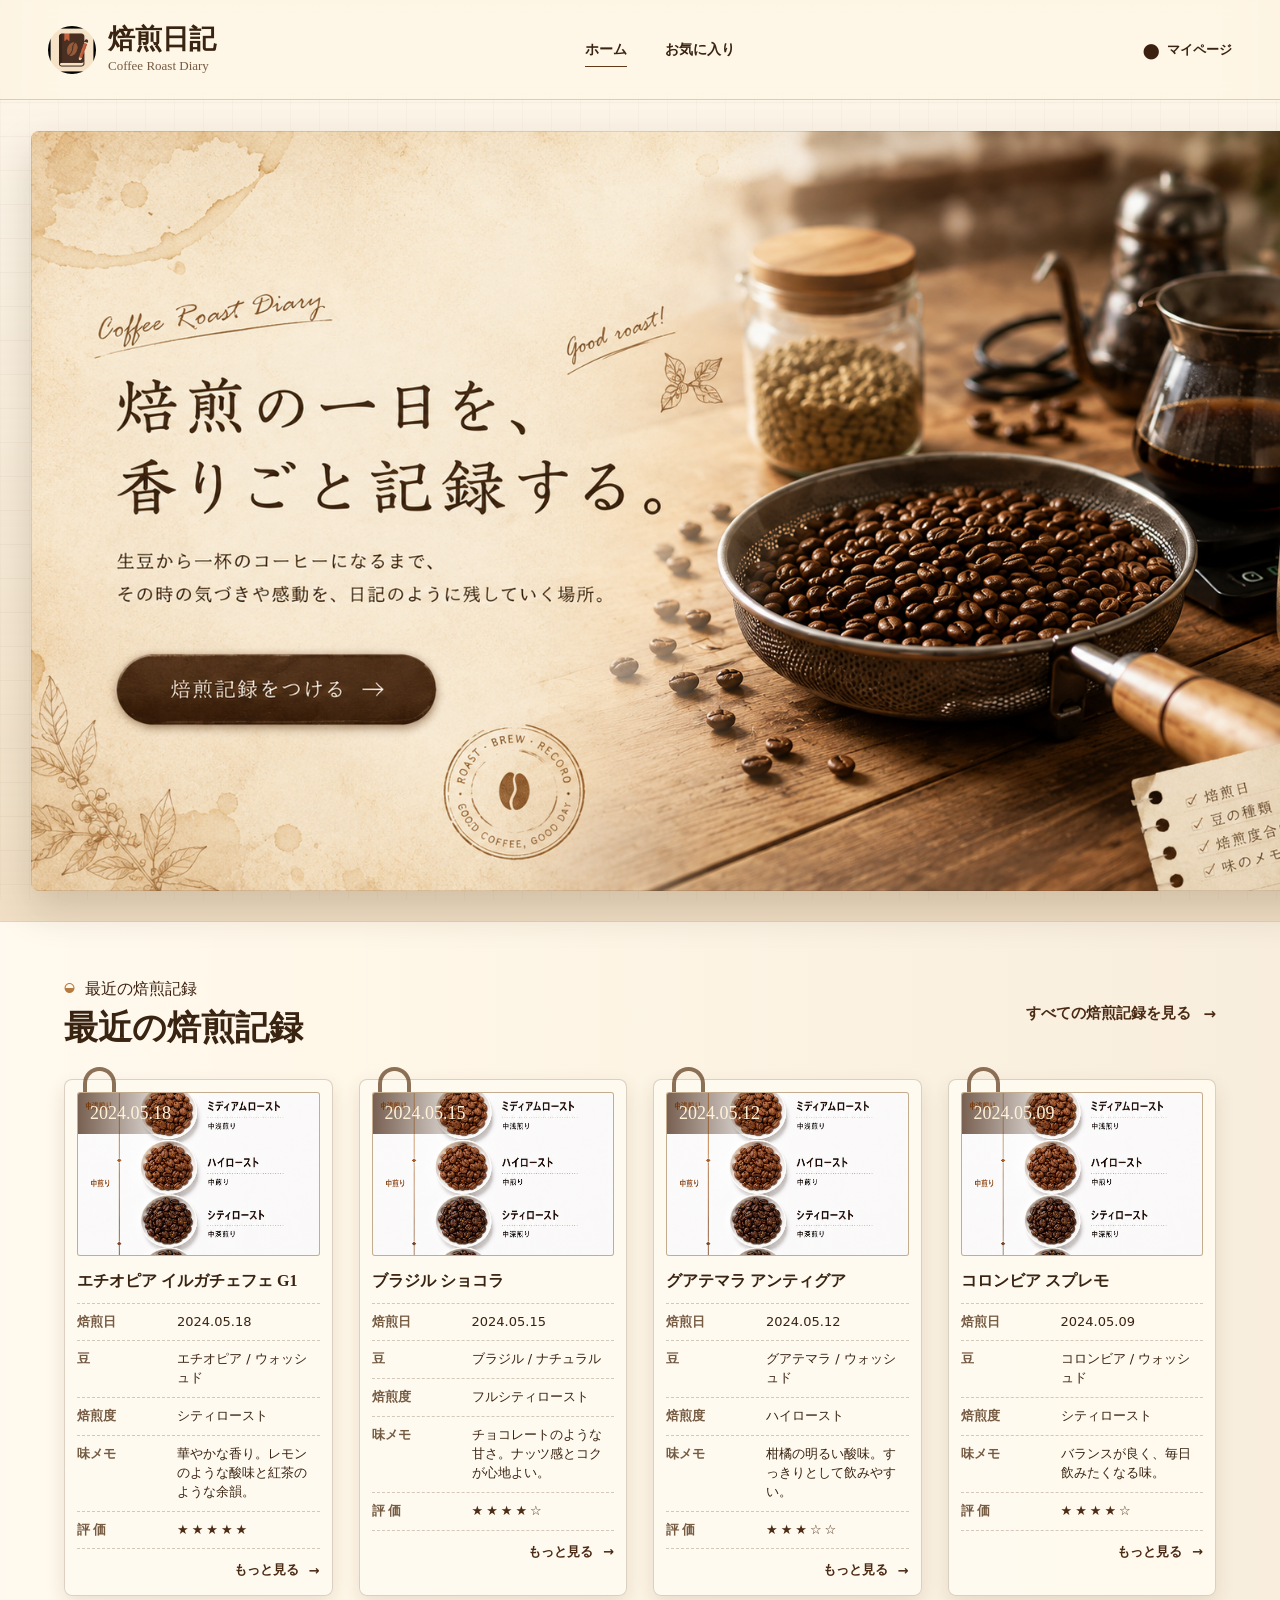
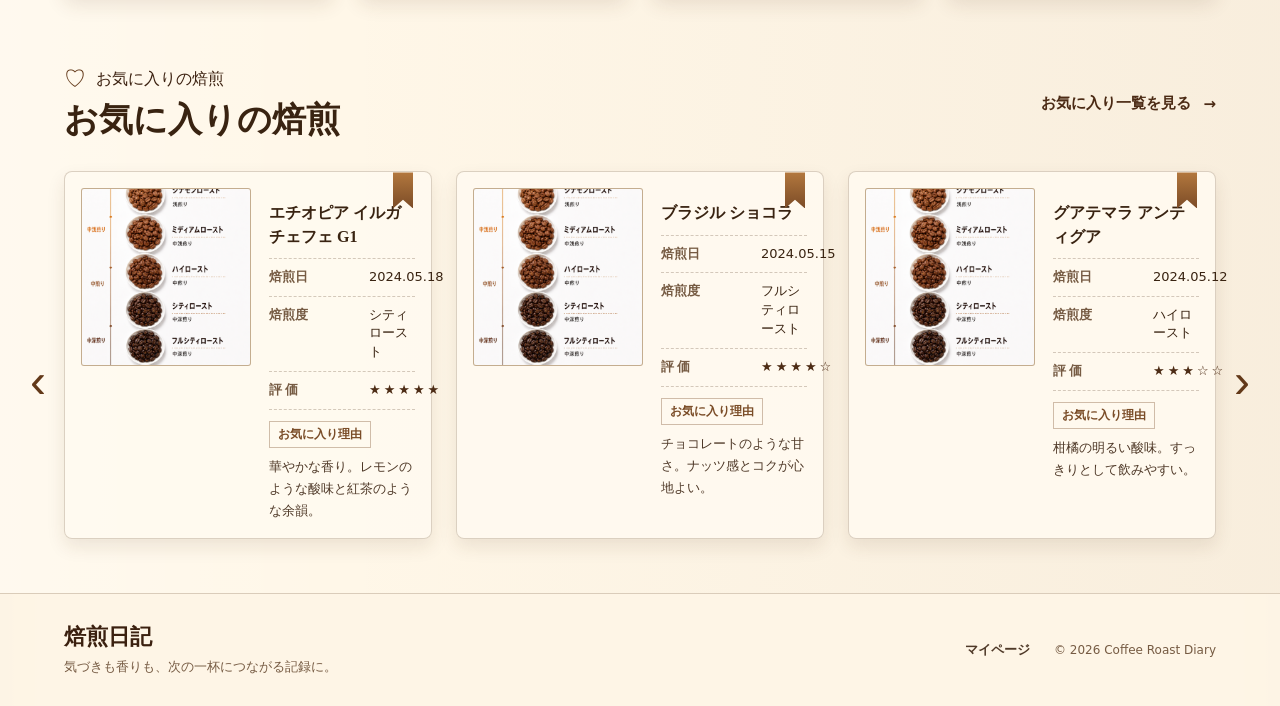
==== commit 1a47d615: "Update 0607" ====
--- a/static/index.html
+++ b/static/index.html
@@ -20,17 +20,9 @@
         </a>
         <nav class="lp-nav" aria-label="メインナビゲーション">
           <a class="is-active" href="#top">ホーム</a>
-          <a href="#journal">焙煎記録</a>
           <a href="#favorites">お気に入り</a>
-          <a href="#beans">豆の記録</a>
-          <a href="#tools">道具の記録</a>
-          <a href="#blog">ブログ</a>
         </nav>
         <div class="lp-actions">
-          <a class="utility-link" href="#journal" aria-label="検索">
-            <span aria-hidden="true">⌕</span>
-            検索
-          </a>
           <a class="utility-link" href="/admin/" aria-label="マイページ">
             <span aria-hidden="true">●</span>
             マイページ
@@ -40,20 +32,14 @@
 
       <main>
         <section class="hero" aria-labelledby="hero-title">
-          <div class="hero-copy">
-            <p class="hand-note">Good roast!</p>
-            <h1 id="hero-title">焙煎の一日を、<br />香りごと記録する。</h1>
-            <p class="script">Coffee Roast Diary.</p>
-            <p class="hero-text">
-              生豆から一杯のコーヒーになるまで。その時の気づきや感動を、日記のように残していく場所。
-            </p>
-            <div class="hero-actions">
-              <a class="button-primary" href="/admin/">焙煎記録をつける <span aria-hidden="true">✎</span></a>
+          <div class="hero-art" role="img" aria-label="焙煎豆と道具が並ぶ Coffee Roast Diary のヒーロービジュアル">
+            <div class="hero-copy visually-hidden">
+              <h1 id="hero-title">焙煎の一日を、<br />香りごと記録する。</h1>
+              <p class="hero-text">
+                生豆から一杯のコーヒーになるまで。その時の気づきや感動を、日記のように残していく場所。
+              </p>
             </div>
-            <div class="stamp" aria-hidden="true">ROAST<br />LOG</div>
-          </div>
-          <div class="hero-photo" role="img" aria-label="焙煎豆と道具のイメージ">
-            <div class="photo-glow"></div>
+            <a class="button-primary hero-cta" href="/admin/">焙煎記録をつける <span aria-hidden="true">→</span></a>
           </div>
         </section>
 
@@ -80,28 +66,15 @@
           <div id="favorite-list" class="favorite-list" aria-live="polite"></div>
           <button class="carousel-arrow right" type="button" aria-label="次へ">›</button>
         </section>
-
-        <section class="bottom-story" id="beans" aria-labelledby="story-title">
-          <div class="memo-card" aria-hidden="true">
-            <p>本日の焙煎メモ</p>
-            <dl>
-              <div><dt>豆</dt><dd>グアテマラ アンティグア</dd></div>
-              <div><dt>焙煎度</dt><dd>ハイロースト</dd></div>
-              <div><dt>気温</dt><dd>24°C</dd></div>
-            </dl>
-            <div class="chart-line"></div>
-          </div>
-          <div class="story-copy">
-            <h2 id="story-title">あなたの焙煎の物語を、<br />ここに残していきましょう。</h2>
-            <p>気づきや工夫、失敗もすべてが、次の一杯をもっと美味しくしてくれます。</p>
-            <a class="button-primary wide" href="/admin/">焙煎記録をはじめる <span aria-hidden="true">→</span></a>
-          </div>
-          <div class="coffee-stamp" aria-hidden="true">GOOD COFFEE<br />GOOD DAY</div>
-          <div class="polaroid" id="tools" aria-hidden="true"></div>
-        </section>
-
-        <section class="visually-hidden" id="blog" aria-label="ブログ"></section>
       </main>
+      <footer class="lp-footer">
+        <div>
+          <strong>焙煎日記</strong>
+          <p>気づきも香りも、次の一杯につながる記録に。</p>
+        </div>
+        <a class="footer-link" href="/admin/">マイページ</a>
+        <small>© 2026 Coffee Roast Diary</small>
+      </footer>
     </div>
     <script src="/static/public.js"></script>
   </body>
--- a/static/landing.css
+++ b/static/landing.css
@@ -171,82 +171,11 @@
 }
 
 .hero {
-  min-height: 560px;
-  display: grid;
-  grid-template-columns: minmax(480px, 47%) minmax(0, 53%);
+  padding: clamp(18px, 2.4vw, 34px);
   border-bottom: 1px solid rgba(89, 57, 31, 0.18);
   background:
-    linear-gradient(90deg, rgba(255, 247, 232, 0.97) 0%, rgba(255, 247, 232, 0.9) 38%, rgba(255, 247, 232, 0.18) 58%, rgba(37, 21, 12, 0.1) 100%),
-    radial-gradient(circle at 13% 50%, rgba(178, 121, 62, 0.14), transparent 22%);
-}
-
-.hero-copy {
-  position: relative;
-  z-index: 1;
-  display: grid;
-  align-content: center;
-  padding: 58px 22px 58px clamp(44px, 7vw, 98px);
-}
-
-.hero-copy::before {
-  content: "";
-  position: absolute;
-  left: 22px;
-  bottom: 124px;
-  width: 92px;
-  height: 190px;
-  opacity: 0.23;
-  background:
-    radial-gradient(ellipse at 50% 18%, transparent 0 38%, var(--olive) 39% 42%, transparent 43%),
-    linear-gradient(78deg, transparent 47%, var(--olive) 48% 50%, transparent 51%),
-    linear-gradient(112deg, transparent 47%, var(--olive) 48% 50%, transparent 51%);
-}
-
-.hand-note {
-  position: absolute;
-  right: -80px;
-  top: 100px;
-  color: #9f6d3c;
-  font-family: "Segoe Print", "Bradley Hand ITC", cursive;
-  font-size: 23px;
-  transform: rotate(-11deg);
-}
-
-.hand-note::after {
-  content: "↘";
-  display: inline-block;
-  margin-left: 16px;
-  font-size: 42px;
-  transform: rotate(19deg);
-}
-
-.hero h1 {
-  max-width: 620px;
-  font-size: clamp(38px, 4vw, 52px);
-  line-height: 1.42;
-  font-weight: 700;
-  letter-spacing: 0;
-}
-
-.script {
-  margin-top: 20px;
-  color: #a66f3f;
-  font-family: "Segoe Print", "Bradley Hand ITC", cursive;
-  font-size: clamp(24px, 3vw, 37px);
-  transform: rotate(-3deg);
-}
-
-.hero-text {
-  max-width: 560px;
-  margin-top: 26px;
-  color: #4f3928;
-  font-family: "Yu Gothic", "Meiryo", system-ui, sans-serif;
-  font-size: 17px;
-  line-height: 2;
-}
-
-.hero-actions {
-  margin-top: 34px;
+    linear-gradient(180deg, rgba(255, 250, 240, 0.68), rgba(232, 205, 165, 0.38)),
+    var(--paper);
 }
 
 .button-primary,
@@ -278,67 +207,44 @@
   border: 1px solid var(--line);
 }
 
-.button-primary.wide {
-  min-width: min(360px, 100%);
-}
-
-.stamp {
-  width: 96px;
-  height: 96px;
-  display: grid;
-  place-items: center;
-  margin: 32px 0 0 min(300px, 46%);
-  border: 3px double rgba(161, 95, 42, 0.75);
-  border-radius: 50%;
-  color: #a15f2a;
-  font-family: "Yu Gothic", "Meiryo", system-ui, sans-serif;
-  font-weight: 900;
-  text-align: center;
-  line-height: 1.15;
-  transform: rotate(-9deg);
-}
-
-.hero-photo {
+.hero-art {
   position: relative;
-  min-height: 560px;
   overflow: hidden;
-  background:
-    linear-gradient(90deg, rgba(255, 247, 232, 0.62), transparent 35%),
-    radial-gradient(circle at 68% 42%, rgba(40, 23, 13, 0.12), transparent 24%),
-    url("/assets/roast-level.png") center 56% / cover no-repeat;
-}
-
-.hero-photo::before {
+  min-height: min(62vw, 760px);
+  aspect-ratio: 1672 / 941;
+  border-radius: 8px;
+  background: url("/assets/hero.png") center center / cover no-repeat;
+  box-shadow: 0 18px 40px rgba(62, 39, 18, 0.18);
+}
+
+.hero-art::after {
   content: "";
   position: absolute;
   inset: 0;
-  background:
-    radial-gradient(ellipse at 48% 52%, transparent 0 26%, rgba(52, 31, 17, 0.18) 58%, rgba(25, 16, 10, 0.33) 100%),
-    linear-gradient(0deg, rgba(28, 17, 10, 0.23), transparent 42%);
-  mix-blend-mode: multiply;
-}
-
-.hero-photo::after {
-  content: "";
-  position: absolute;
-  right: 9%;
-  bottom: 12%;
-  width: 170px;
-  aspect-ratio: 1;
-  border-radius: 50%;
-  border: 20px solid rgba(255, 247, 232, 0.7);
-  box-shadow: inset 0 0 0 18px rgba(67, 36, 16, 0.7), 0 16px 36px rgba(35, 18, 9, 0.25);
-}
-
-.photo-glow {
-  position: absolute;
-  left: 13%;
-  bottom: 10%;
-  width: 58%;
-  height: 18%;
-  border-radius: 50%;
-  background: rgba(73, 40, 18, 0.25);
-  filter: blur(26px);
+  pointer-events: none;
+  box-shadow: inset 0 0 0 1px rgba(86, 54, 27, 0.14);
+}
+
+.hero-cta {
+  position: absolute;
+  left: 6.4%;
+  bottom: 21.8%;
+  width: 24%;
+  min-height: 9%;
+  color: transparent;
+  background: transparent;
+  border-radius: 999px;
+  box-shadow: none;
+}
+
+.hero-cta span {
+  color: transparent;
+}
+
+.hero-cta:hover,
+.hero-cta:focus-visible {
+  outline: 2px solid rgba(255, 250, 240, 0.82);
+  outline-offset: 3px;
 }
 
 .section {
@@ -580,104 +486,6 @@
   right: 18px;
 }
 
-.bottom-story {
-  position: relative;
-  min-height: 360px;
-  display: grid;
-  grid-template-columns: 1.1fr minmax(320px, 0.95fr) 170px 170px;
-  align-items: center;
-  gap: 32px;
-  padding: 50px clamp(30px, 6vw, 86px);
-  background:
-    linear-gradient(180deg, rgba(129, 76, 36, 0.13), rgba(245, 234, 216, 0.72)),
-    var(--paper-deep);
-  border-top: 1px solid rgba(89, 57, 31, 0.18);
-}
-
-.memo-card {
-  min-height: 230px;
-  padding: 26px 28px;
-  background:
-    repeating-linear-gradient(0deg, transparent 0 31px, rgba(91, 64, 43, 0.18) 32px),
-    rgba(255, 250, 240, 0.72);
-  border-left: 14px solid rgba(59, 35, 18, 0.82);
-  border-radius: 4px 8px 8px 4px;
-  box-shadow: 0 14px 25px rgba(65, 39, 18, 0.17);
-  transform: rotate(-3deg);
-}
-
-.memo-card p {
-  margin-bottom: 18px;
-  font-weight: 800;
-}
-
-.memo-card dl {
-  display: grid;
-  gap: 8px;
-  font-family: "Yu Gothic", "Meiryo", system-ui, sans-serif;
-  font-size: 14px;
-}
-
-.memo-card dl div {
-  display: flex;
-  gap: 8px;
-}
-
-.memo-card dt {
-  font-weight: 800;
-}
-
-.chart-line {
-  margin-top: 26px;
-  height: 66px;
-  background:
-    linear-gradient(140deg, transparent 0 12%, var(--coffee) 13% 15%, transparent 16% 32%, var(--coffee) 33% 35%, transparent 36% 54%, var(--coffee) 55% 57%, transparent 58%),
-    linear-gradient(90deg, rgba(74, 45, 24, 0.22) 1px, transparent 1px);
-  background-size: 100% 100%, 42px 100%;
-}
-
-.story-copy {
-  text-align: center;
-}
-
-.story-copy h2 {
-  font-size: clamp(28px, 3vw, 39px);
-  line-height: 1.65;
-}
-
-.story-copy p {
-  margin: 14px auto 26px;
-  max-width: 470px;
-  color: #4f3928;
-  font-family: "Yu Gothic", "Meiryo", system-ui, sans-serif;
-  line-height: 2;
-}
-
-.coffee-stamp {
-  width: 132px;
-  height: 132px;
-  display: grid;
-  place-items: center;
-  border: 3px double rgba(126, 75, 34, 0.68);
-  border-radius: 50%;
-  color: #8b552b;
-  font-family: "Yu Gothic", "Meiryo", system-ui, sans-serif;
-  font-size: 13px;
-  font-weight: 900;
-  text-align: center;
-}
-
-.polaroid {
-  width: 150px;
-  height: 178px;
-  background:
-    linear-gradient(180deg, transparent 0 72%, #fffaf0 73%),
-    url("/assets/roast-level.png") center bottom 18% / 210% auto no-repeat;
-  border: 12px solid #fffaf0;
-  box-shadow: 0 14px 28px rgba(68, 39, 18, 0.22);
-  transform: rotate(8deg);
-}
-
 .empty-note {
   grid-column: 1 / -1;
   padding: 28px;
@@ -700,6 +508,45 @@
   border: 0;
 }
 
+.lp-footer {
+  display: grid;
+  grid-template-columns: minmax(0, 1fr) auto auto;
+  align-items: center;
+  gap: 24px;
+  padding: 28px clamp(24px, 5vw, 70px);
+  color: #4f3928;
+  background: rgba(255, 247, 232, 0.92);
+  border-top: 1px solid var(--line);
+  font-family: "Yu Gothic", "Meiryo", system-ui, sans-serif;
+}
+
+.lp-footer strong {
+  display: block;
+  color: var(--coffee-dark);
+  font-family: "Yu Mincho", "Hiragino Mincho ProN", "Noto Serif JP", Georgia, serif;
+  font-size: 22px;
+  letter-spacing: 0;
+}
+
+.lp-footer p {
+  margin-top: 5px;
+  color: var(--muted);
+  font-size: 13px;
+  line-height: 1.6;
+}
+
+.footer-link {
+  font-size: 13px;
+  font-weight: 800;
+  white-space: nowrap;
+}
+
+.lp-footer small {
+  color: var(--muted);
+  font-size: 12px;
+  white-space: nowrap;
+}
+
 @media (max-width: 1180px) {
   .lp-header {
     grid-template-columns: 1fr;
@@ -711,35 +558,13 @@
     justify-content: center;
   }
 
-  .hero {
-    grid-template-columns: 1fr;
-  }
-
-  .hero-copy {
-    padding: 70px clamp(28px, 7vw, 80px);
-  }
-
-  .hand-note {
-    right: 8%;
-  }
-
-  .hero-photo {
-    min-height: 360px;
-    background-position: center 55%;
+  .hero-art {
+    min-height: min(62vw, 640px);
   }
 
   .journal-grid,
   .favorite-list {
     grid-template-columns: repeat(2, minmax(0, 1fr));
-  }
-
-  .bottom-story {
-    grid-template-columns: 1fr 1fr;
-  }
-
-  .coffee-stamp,
-  .polaroid {
-    justify-self: center;
   }
 }
 
@@ -766,37 +591,25 @@
 
   .lp-actions {
     width: 100%;
-    justify-content: space-between;
+    justify-content: center;
   }
 
   .hero {
-    min-height: 0;
-  }
-
-  .hero-copy {
-    padding: 56px 24px 42px;
-  }
-
-  .hero-copy::before,
-  .hand-note,
-  .stamp {
-    display: none;
-  }
-
-  .hero h1 {
-    font-size: 40px;
-  }
-
-  .script {
-    font-size: 24px;
-  }
-
-  .hero-text {
-    font-size: 15px;
-  }
-
-  .hero-photo {
-    min-height: 300px;
+    padding: 0;
+  }
+
+  .hero-art {
+    min-height: 520px;
+    aspect-ratio: auto;
+    border-radius: 0;
+    background-position: left center;
+  }
+
+  .hero-cta {
+    left: clamp(48px, 15.5vw, 72px);
+    bottom: clamp(105px, 22vw, 126px);
+    width: min(58vw, 250px);
+    min-height: 56px;
   }
 
   .section {
@@ -810,8 +623,7 @@
   }
 
   .journal-grid,
-  .favorite-list,
-  .bottom-story {
+  .favorite-list {
     grid-template-columns: 1fr;
   }
 
@@ -832,26 +644,26 @@
     display: none;
   }
 
-  .bottom-story {
-    padding: 38px 22px;
-  }
-
-  .memo-card {
-    transform: none;
-  }
-
-  .coffee-stamp,
-  .polaroid {
-    display: none;
+  .lp-footer {
+    grid-template-columns: 1fr;
+    gap: 12px;
+    text-align: center;
   }
 }
 
 @media (max-width: 480px) {
-  .hero h1 {
-    font-size: 34px;
-  }
-
-  .button-primary,
+  .hero-art {
+    min-height: 480px;
+    background-position: left center;
+  }
+
+  .hero-cta {
+    left: 52px;
+    bottom: 105px;
+    width: 212px;
+  }
+
+  .button-primary:not(.hero-cta),
   .button-secondary {
     width: 100%;
     padding: 0 20px;
